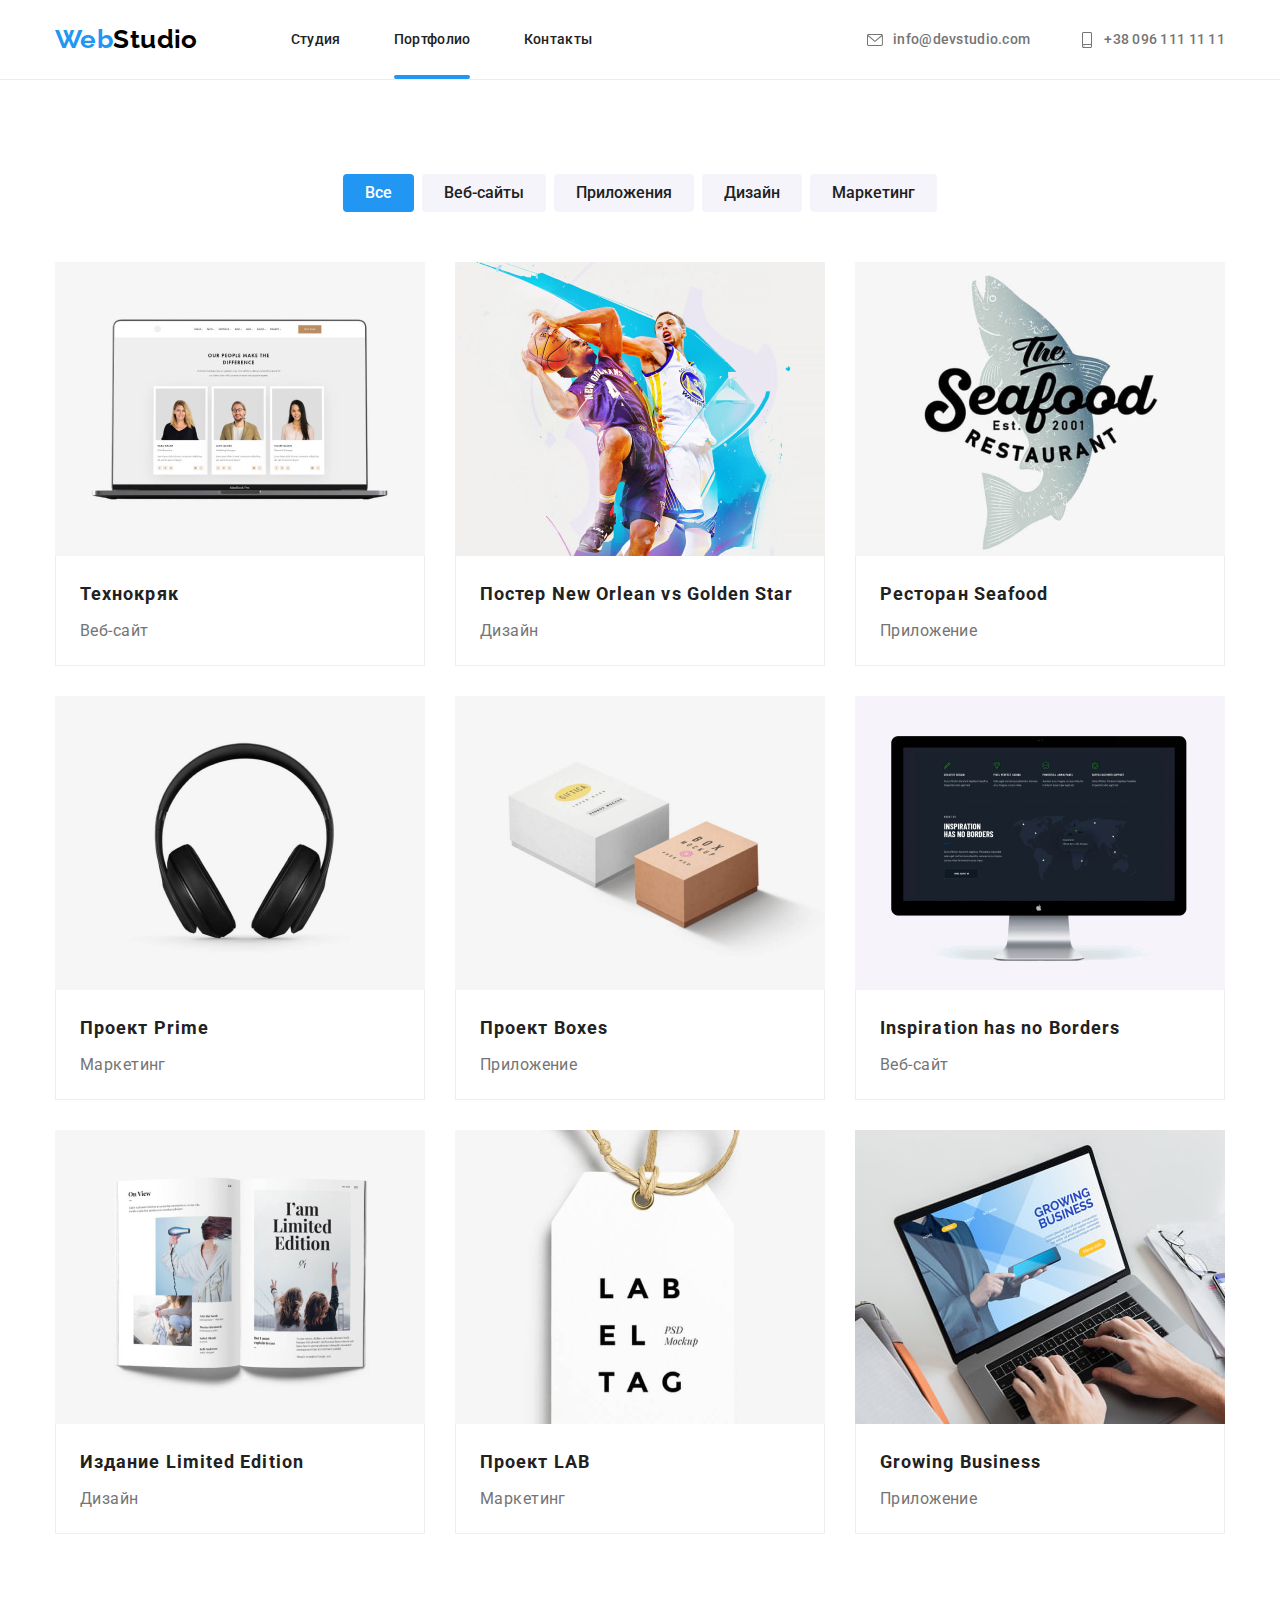
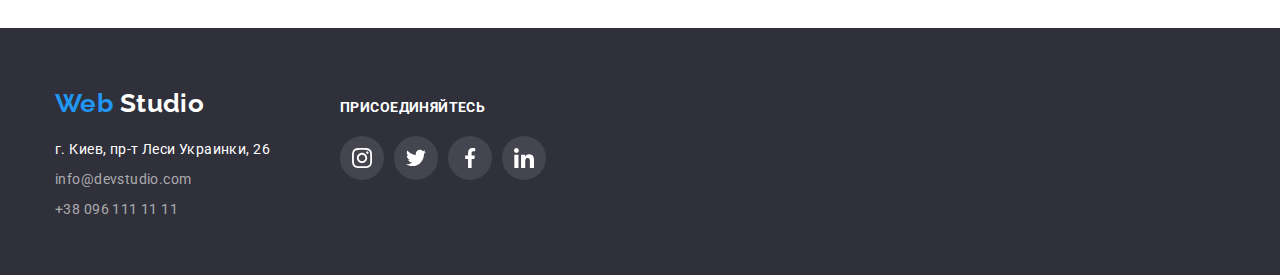
==== portfolio.html @ 7438198f "Initial commit" ====
<!DOCTYPE html>
<html lang="ru">
  <head>
    <meta charset="UTF-8" />
    <meta http-equiv="X-UA-Compatible" content="IE=edge" />
    <meta name="viewport" content="width=device-width, initial-scale=1.0" />
    <title>Portfolio</title>
    <link rel="preconnect" href="https://fonts.googleapis.com" />
    <link rel="preconnect" href="https://fonts.gstatic.com" crossorigin />
    <link
      href="https://fonts.googleapis.com/css2?family=Raleway:wght@700&family=Roboto:wght@400;500;700;900&display=swap"
      rel="stylesheet"
    />
    <link
      rel="stylesheet"
      href="https://cdnjs.cloudflare.com/ajax/libs/modern-normalize/1.1.0/modern-normalize.min.css"
    />
    <link rel="stylesheet" href="./css/styles.css" />
  </head>
  <body>
    <header class="header">
      <div class="header-container container">
        <nav class="header-nav">
          <!-- logo -->
          <a class="logo link" href="./index.html"><span class="accent">Web</span>Studio</a>

          <!-- site page navigation -->
          <ul class="header-nav-list list">
            <li class="header-nav-item">
              <a class="header-nav-link link" href="./index.html">Студия</a>
            </li>

            <li class="header-nav-item">
              <a class="header-nav-link link current" href="./portfolio.html">Портфолио</a>
            </li>

            <li class="header-nav-item">
              <a class="header-nav-link link" href="">Контакты</a>
            </li>
          </ul>
        </nav>

        <!-- contact navigation -->
        <ul class="header-contacts-list list">
          <li class="header-contacts-item">
            <a class="header-contacts-link link" href="mailto:info@devstudio.com">
              <svg class="header-icon" width="16" height="12">
                <use href="./images/icons.svg#mail"></use>
              </svg>
              info@devstudio.com
            </a>
          </li>

          <li class="header-contacts-item">
            <a class="header-contacts-link link" href="tel:+380961111111"
              ><svg class="header-icon" width="14" height="16">
                <use href="./images/icons.svg#smartphone"></use>
              </svg>
              +38 096 111 11 11</a
            >
          </li>
        </ul>
      </div>
    </header>
    <main>
      <section class="works section">
        <h1 class="visually-hidden">Наши работы</h1>

        <!-- filter button -->
        <div class="container filter">
          <ul class="filter-list list">
            <li class="filter-item">
              <button class="filters-btn active" type="button">Все</button>
            </li>
            <li class="filter-item">
              <button class="filters-btn" type="button">Веб-сайты</button>
            </li>
            <li class="filter-item">
              <button class="filters-btn" type="button">Приложения</button>
            </li>
            <li class="filter-item">
              <button class="filters-btn" type="button">Дизайн</button>
            </li>
            <li class="filter-item">
              <button class="filters-btn" type="button">Маркетинг</button>
            </li>
          </ul>

          <!-- examples of work first line -->

          <ul class="cards-list list">
            <li class="cards-item">
              <a class="cards-link link" href="">
                <div class="cards-img-case">
                  <img src="./images/example-1.jpg" alt="пример работы один" width="370" />

                  <div class="cards-overlay">
                    <p class="overlasy-text">
                      Ресурс предлагает комплексные предложения с разным уровнем функционала и
                      сервисов. Все это позволит посетителю получить исчерпывающие сведения о
                      компании или частном лице.
                    </p>
                  </div>
                </div>
                <div class="works-thumb">
                  <h2 class="cards-title">Технокряк</h2>
                  <p class="cards-text">Веб-сайт</p>
                </div>
              </a>
            </li>

            <li class="cards-item">
              <a class="cards-link link" href="">
                <div class="cards-img-case">
                  <img src="./images/example-2.jpg" alt="пример работы один" width="370" />

                  <div class="cards-overlay">
                    <p class="overlasy-text">
                      Ресурс предлагает комплексные предложения с разным уровнем функционала и
                      сервисов. Все это позволит посетителю получить исчерпывающие сведения о
                      компании или частном лице.
                    </p>
                  </div>
                </div>
                <div class="works-thumb">
                  <h2 class="cards-title">
                    Постер <span lang="en">New Orlean vs Golden Star</span>
                  </h2>
                  <p class="cards-text">Дизайн</p>
                </div>
              </a>
            </li>

            <li class="cards-item">
              <a class="cards-link link" href="">
                <div class="cards-img-case">
                  <img src="./images/example-3.jpg" alt="пример работы один" width="370" />

                  <div class="cards-overlay">
                    <p class="overlasy-text">
                      Ресурс предлагает комплексные предложения с разным уровнем функционала и
                      сервисов. Все это позволит посетителю получить исчерпывающие сведения о
                      компании или частном лице.
                    </p>
                  </div>
                </div>
                <div class="works-thumb">
                  <h2 class="cards-title">Ресторан<span lang="en"> Seafood</span></h2>
                  <p class="cards-text">Приложение</p>
                </div>
              </a>
            </li>

            <!-- examples of work second line -->

            <li class="cards-item">
              <a class="cards-link link" href="">
                <div class="cards-img-case">
                  <img src="./images/example-4.jpg" alt="пример работы один" width="370" />

                  <div class="cards-overlay">
                    <p class="overlasy-text">
                      Ресурс предлагает комплексные предложения с разным уровнем функционала и
                      сервисов. Все это позволит посетителю получить исчерпывающие сведения о
                      компании или частном лице.
                    </p>
                  </div>
                </div>
                <div class="works-thumb">
                  <h2 class="cards-title">Проект<span lang="en"> Prime</span></h2>
                  <p class="cards-text">Маркетинг</p>
                </div>
              </a>
            </li>

            <li class="cards-item">
              <a class="cards-link link" href="">
                <div class="cards-img-case">
                  <img src="./images/example-5.jpg" alt="пример работы один" width="370" />

                  <div class="cards-overlay">
                    <p class="overlasy-text">
                      Ресурс предлагает комплексные предложения с разным уровнем функционала и
                      сервисов. Все это позволит посетителю получить исчерпывающие сведения о
                      компании или частном лице.
                    </p>
                  </div>
                </div>
                <div class="works-thumb">
                  <h2 class="cards-title">Проект<span lang="en"> Boxes</span></h2>
                  <p class="cards-text">Приложение</p>
                </div>
              </a>
            </li>

            <li class="cards-item">
              <a class="cards-link link" href="">
                <div class="cards-img-case">
                  <img src="./images/example-6.jpg" alt="пример работы один" width="370" />

                  <div class="cards-overlay">
                    <p class="overlasy-text">
                      Ресурс предлагает комплексные предложения с разным уровнем функционала и
                      сервисов. Все это позволит посетителю получить исчерпывающие сведения о
                      компании или частном лице.
                    </p>
                  </div>
                </div>
                <div class="works-thumb">
                  <h2 class="cards-title"><span lang="en">Inspiration has no Borders</span></h2>
                  <p class="cards-text">Веб-сайт</p>
                </div>
              </a>
            </li>

            <!-- examples of work third line -->

            <li class="cards-item">
              <a class="cards-link link" href="">
                <div class="cards-img-case">
                  <img src="./images/example-7.jpg" alt="пример работы один" width="370" />

                  <div class="cards-overlay">
                    <p class="overlasy-text">
                      Ресурс предлагает комплексные предложения с разным уровнем функционала и
                      сервисов. Все это позволит посетителю получить исчерпывающие сведения о
                      компании или частном лице.
                    </p>
                  </div>
                </div>
                <div class="works-thumb">
                  <h2 class="cards-title">Издание<span lang="en"> Limited Edition</span></h2>
                  <p class="cards-text">Дизайн</p>
                </div>
              </a>
            </li>

            <li class="cards-item">
              <a class="cards-link link" href="">
                <div class="cards-img-case">
                  <img src="./images/example-8.jpg" alt="пример работы один" width="370" />

                  <div class="cards-overlay">
                    <p class="overlasy-text">
                      Ресурс предлагает комплексные предложения с разным уровнем функционала и
                      сервисов. Все это позволит посетителю получить исчерпывающие сведения о
                      компании или частном лице.
                    </p>
                  </div>
                </div>
                <div class="works-thumb">
                  <h2 class="cards-title">Проект<span lang="en"> LAB</span></h2>
                  <p class="cards-text">Маркетинг</p>
                </div>
              </a>
            </li>

            <li class="cards-item">
              <a class="cards-link link" href="">
                <div class="cards-img-case">
                  <img src="./images/example-9.jpg" alt="пример работы один" width="370" />

                  <div class="cards-overlay">
                    <p class="overlasy-text">
                      Ресурс предлагает комплексные предложения с разным уровнем функционала и
                      сервисов. Все это позволит посетителю получить исчерпывающие сведения о
                      компании или частном лице.
                    </p>
                  </div>
                </div>
                <div class="works-thumb">
                  <h2 class="cards-title">
                    <span lang="en">Growing Business</span>
                  </h2>
                  <p class="cards-text">Приложение</p>
                </div>
              </a>
            </li>
          </ul>
        </div>
      </section>
    </main>

    <footer class="footer">
      <!-- how to find us section -->
      <div class="container footer-flex">
        <div class="footer-contacts-flex">
          <a class="logo link" href="./index.html">
            <span class="accent">Web</span>
            Studio
          </a>
          <address class="address">
            <ul class="address-list list">
              <li>
                <a
                  class="adress-link link"
                  href="https://goo.gl/maps/piqngm7oDQpEDh6u6"
                  target="_blank"
                  rel="noopener nofollow noreferrer"
                  >г. Киев, пр-т Леси Украинки, 26</a
                >
              </li>

              <!-- contacts navigation -->

              <li>
                <a class="footer-contacts-link link" href="mailto:info@devstudio.com"
                  >info@devstudio.com</a
                >
              </li>

              <li>
                <a class="footer-contacts-link link" href="tel:+380961111111">+38 096 111 11 11</a>
              </li>
            </ul>
          </address>
        </div>
        <div class="footer-social-networks">
          <h2 class="social-networks-title">присоединяйтесь</h2>
          <ul class="social-networks-list list">
            <li class="social-networks-item">
              <a class="social-networks-link link" href="#"
                ><svg class="social-networks-icon" width="20" height="20">
                  <use href="./images/icons.svg#instagram"></use></svg
              ></a>
            </li>
            <li class="social-networks-item">
              <a class="social-networks-link link" href="#"
                ><svg class="social-networks-icon" width="20" height="20">
                  <use href="./images/icons.svg#twitter"></use>
                </svg>
              </a>
            </li>
            <li class="social-networks-item">
              <a class="social-networks-link link" href="#"
                ><svg class="social-networks-icon" width="20" height="20">
                  <use href="./images/icons.svg#facebook"></use>
                </svg>
              </a>
            </li>
            <li class="social-networks-item">
              <a class="social-networks-link link" href="#"
                ><svg class="social-networks-icon" width="20" height="20">
                  <use href="./images/icons.svg#linkedin"></use>
                </svg>
              </a>
            </li>
          </ul>
        </div>
      </div>
    </footer>
  </body>
</html>
---- css/styles.css ----
:root {
  --dominant-color: #2196f3;
  --title-color: #212121;
  --text-color: #757575;
  --icon-color: #afb1b8;
  --translucent-contact-color: rgba(255, 255, 255, 0.6);
  --light-theme-logo: #ffffff;
  --dark-theme-logo: #000000;
  --button-filters-background: #f5f4fa;
  --portfolio-background: #e5e5e5;
  --background-hero-color: #c4c4c4;
  --gradient-color: rgba(47, 48, 58, 0.4);
}
/* reset */

body {
  font-family: 'Roboto', 'Verdana', 'Tahoma', sans-serif;
  font-size: 14px;
  background-color: var(--light-theme-logo);
  letter-spacing: 0.03em;
  color: var(--title-color);
}
/* это reset или utils? */
img {
  display: block;
  max-width: 100%;
  height: auto;
}

p,
h1,
h2,
h3,
h4,
h5,
h6 {
  margin-top: 0px;
  margin-bottom: 0px;
}

ul {
  list-style: none;
}

/* utils */

.section {
  padding-top: 94px;
  padding-bottom: 94px;
}

.link {
  text-decoration: none;
  display: block;
}

.activities-title {
  font-size: 36px;
  line-height: 1.16;
  text-align: center;
}

.list {
  padding: 0;
  margin: 0;
}

/* header */

.header {
  border-bottom: 1px solid #ececec;
}

.container {
  width: 1200px;
  padding: 0 15px;
  margin-left: auto;
  margin-right: auto;
}

.header-container,
.header-nav,
.header-contacts-list {
  display: flex;
  align-items: center;
}

.header-container {
  justify-content: space-between;
}

.header-container .logo {
  padding-top: 24px;
  padding-bottom: 24px;
  margin-right: 93px;
  color: var(--dark-theme-logo);
}

.logo {
  font-family: 'Raleway';
  font-weight: 700;
  font-size: 26px;
  line-height: 1.19;
}

.accent {
  color: var(--dominant-color);
}

.header-nav-link,
.header-contacts-link {
  padding-top: 32px;
  padding-bottom: 31px;
  font-weight: 500;
  line-height: 1.14;
  letter-spacing: 0.02em;
  color: var(--title-color);
  transition: color 250ms cubic-bezier(0.4, 0, 0.2, 1);
}

.header-icon {
  margin-right: 10px;
  fill: var(--text-color);
  transition: fill 250ms cubic-bezier(0.4, 0, 0.2, 1);
}

.header-contacts-link {
  display: flex;
  align-items: center;
  color: var(--text-color);
}

.header-nav-link {
  position: relative;
}

.header-nav-link.current::after {
  content: '';
  position: absolute;
  left: 0;
  bottom: 0;
  width: 100%;
  height: 4px;
  background-color: var(--dominant-color);
  border-radius: 2px;
}

.header-contacts-link:hover .header-icon,
.header-contacts-link:focus .header-icon {
  fill: var(--dominant-color);
}

.header-nav-link:hover,
.header-nav-link:focus,
.header-contacts-link:hover,
.header-contacts-link:focus {
  color: var(--dominant-color);
}

.header-nav-item:not(:last-child),
.header-contacts-item:not(:last-child) {
  margin-right: 50px;
}

.header-nav-item,
.header-contacts-item {
  display: inline-block;
}

/* hero */

.hero {
  text-align: center;
  padding-top: 200px;
  padding-bottom: 200px;
  background: var(--background-hero-color);
}

.hero.section {
  background-image: linear-gradient(to right, var(--gradient-color), var(--gradient-color)),
    url('../images/hero-img.jpg');
  background-repeat: no-repeat;
  background-position: center;
  box-sizing: cover;
  max-width: 1600px;
  margin-left: auto;
  margin-right: auto;
}

.hero-title {
  display: block;
  width: 696px;
  margin-bottom: 30px;
  margin-left: auto;
  margin-right: auto;
  font-weight: 900;
  font-size: 44px;
  line-height: 1.36;
  letter-spacing: 0.06em;
  text-transform: uppercase;
  color: var(--light-theme-logo);
}

.hero-btn {
  font-family: inherit;
  font-weight: 700;
  font-size: 16px;
  line-height: 1.88;
  letter-spacing: 0.06em;
  color: var(--light-theme-logo);
  padding: 10px 32px;
  box-shadow: 0px 4px 4px rgba(0, 0, 0, 0.15);
  border: none;
  border-radius: 4px;
  background: var(--dominant-color);
}

/* benefits */

.visually-hidden {
  position: absolute;
  width: 1px;
  height: 1px;
  margin: -1px;
  border: 0;
  padding: 0;
  white-space: nowrap;
  clip-path: inset(100%);
  clip: rect(0 0 0 0);
  overflow: hidden;
}

.benefits-decoration {
  display: flex;
  justify-content: center;
  align-items: center;
  margin-bottom: 30px;
  background-color: var(--button-filters-background);
  border-radius: 4px;
  height: 120px;
}

.benefits-list.list {
  display: flex;
  justify-content: space-between;
}

.benefits-item {
  width: 270px;
}

.benefits-title {
  margin-bottom: 10px;
  font-weight: 700;
  line-height: 1.14;
  text-transform: uppercase;
}

.benefits-text {
  line-height: 1.71;
  letter-spacing: 0.04;
  color: var(--text-color);
}

/*activities */

.activities {
  padding-top: 0px;
}

.activities-title {
  margin-bottom: 50px;
}

.activities-list {
  display: flex;
  justify-content: space-between;
}

.activities-cover {
  position: relative;
}

/* .activities-cover {
  position: absolute;
  bottom: 0;
  display: flex;
  width: 100%;
  height: 70px;
  justify-content: center;
  align-items: center;
  background-color: rgba(47, 48, 58, 0.8);
} */

.activities-cover-title {
  position: absolute;
  bottom: 0;
  display: flex;
  width: 100%;
  height: 70px;
  justify-content: center;
  align-items: center;
  background-color: rgba(47, 48, 58, 0.8);

  font-weight: 700;
  line-height: 1.14;
  text-transform: uppercase;
  color: var(--light-theme-logo);
}

.activities-img {
  display: block;
}

/* team */

.team {
  background-color: var(--button-filters-background);
}

.team-title {
  display: block;
  text-align: center;
  margin-bottom: 50px;
  font-weight: 700;
  font-size: 36px;
  line-height: 1.16;
}

.team-list {
  display: flex;
  justify-content: space-between;
}

.team-item {
  background: var(--light-theme-logo);
  box-shadow: 0px 1px 3px rgba(0, 0, 0, 0.12), 0px 1px 1px rgba(0, 0, 0, 0.14),
    0px 2px 1px rgba(0, 0, 0, 0.2);
  border-radius: 0px 0px 4px 4px;
}

.team-thumb {
  padding-top: 30px;
  padding-bottom: 30px;
}

.team-name {
  margin-bottom: 10px;
  text-align: center;
  font-weight: 500;
  font-size: 16px;
  line-height: 1.18;
}

.team-position {
  font-size: 16px;
  line-height: 1.18;
  text-align: center;
  margin-bottom: 16px;
  color: var(--text-color);
}

.block-socials {
  display: flex;
  justify-content: center;
}

.block-socials :not(:last-child) {
  margin-right: 10px;
}

.block-socials-link {
  display: flex;
  justify-content: center;
  align-items: center;
  width: 44px;
  height: 44px;
  border-radius: 50%;
  fill: var(--icon-color);
  transition: fill 250ms cubic-bezier(0.4, 0, 0.2, 1),
    background-color 250ms cubic-bezier(0.4, 0, 0.2, 1);
}

.block-socials-link:hover,
.block-socials-link:focus {
  background-color: var(--dominant-color);
  border-radius: 50%;
  fill: var(--light-theme-logo);
}

/* clients section */

.clients-title {
  font-weight: 700;
  font-size: 36px;
  line-height: 1.16;
  text-align: center;
  text-align: center;
  margin-bottom: 50px;
}

.clients-list,
.clients-item {
  display: flex;
}

.clients-item:not(:last-child) {
  margin-right: 30px;
}

.clients-link {
  display: flex;
  width: 170px;
  height: 92px;
  justify-content: center;
  align-items: center;
  border: 1px solid #afb1b8;
  border-radius: 4px;
  transition: border 250ms cubic-bezier(0.4, 0, 0.2, 1);
}

.clients-icon {
  fill: #afb1b8;
  transition: fill 250ms cubic-bezier(0.4, 0, 0.2, 1);
}

.clients-link:hover,
.clients-link:focus {
  border: 1px solid var(--dominant-color);
}

.clients-link:hover .clients-icon,
.clients-link:focus .clients-icon {
  fill: var(--dominant-color);
}

/* footer */

.footer-block-contacts {
  display: flex;
}

.footer {
  padding-top: 60px;
  padding-bottom: 55px;
  background-color: #2f303a;
}

.footer-flex {
  display: flex;
  align-items: baseline;
}

.footer-contacts-flex {
  margin-right: 70px;
}

.footer .logo {
  margin-bottom: 20px;
  color: var(--light-theme-logo);
}

.address {
  font-style: normal;
  line-height: 1.5;
}
.address-list :not(:last-child) {
  margin-bottom: 9px;
}

.adress-link {
  color: var(--light-theme-logo);
}

.footer-contacts-link {
  font-weight: 400;
  color: rgba(255, 255, 255, 0.6);
  transition: color 250ms cubic-bezier(0.4, 0, 0.2, 1);
}

.footer-contacts-link:hover,
.footer-contacts-link:focus {
  color: var(--dominant-color);
}

.social-networks-title {
  font-weight: 700;
  font-size: 14px;
  line-height: 1.14;
  text-transform: uppercase;
  margin-bottom: 20px;

  color: var(--light-theme-logo);
}

.social-networks-list {
  display: flex;
}

.social-networks-list :not(:last-child) {
  margin-right: 10px;
}

.social-networks-item :hover,
.social-networks-item :focus {
  background-color: var(--dominant-color);
}

.social-networks-link {
  display: flex;
  width: 44px;
  height: 44px;
  justify-content: center;
  align-items: center;
  background-color: rgba(255, 255, 255, 0.1);
  border-radius: 50%;
  transition: background-color 250ms cubic-bezier(0.4, 0, 0.2, 1);
}

.social-networks-icon {
  fill: var(--light-theme-logo);
}

/* portfolio */

.filter-list {
  display: flex;
  margin-bottom: 50px;
  justify-content: center;
}

.filter-item:not(:last-child) {
  margin-right: 8px;
}

.filters-btn {
  font-family: inherit;
  font-size: 16px;
  font-weight: 500;
  line-height: 1.62;
  padding: 6px 22px;
  color: var(--title-color);
  background-color: var(--button-filters-background);
  border-radius: 4px;
  border: none;
  transition: color 250ms cubic-bezier(0.4, 0, 0.2, 1),
    box-shadow 250ms cubic-bezier(0.4, 0, 0.2, 1),
    background-color 250ms cubic-bezier(0.4, 0, 0.2, 1);
}

.filters-btn:hover,
.filters-btn:focus {
  cursor: pointer;
  color: var(--light-theme-logo);
  background: var(--dominant-color);
  box-shadow: 0px 3px 1px rgba(0, 0, 0, 0.1), 0px 1px 2px rgba(0, 0, 0, 0.08),
    0px 2px 2px rgba(0, 0, 0, 0.12);
}

.filters-btn.active {
  background: var(--dominant-color);
  color: var(--light-theme-logo);
}

/* portfolio works */

.cards-list {
  display: flex;
  flex-wrap: wrap;
}

.cards-item {
  display: block;
  width: calc(100%-60px / 3);
  margin-right: 30px;
}

.cards-item:nth-child(3n) {
  margin-right: 0;
}

.cards-item:nth-child(-n + 6) {
  margin-bottom: 30px;
}

.cards-link {
  position: relative;
  box-shadow: none;
  transition: box-shadow 250ms cubic-bezier(0.4, 0, 0.2, 1);
}

.cards-img-case {
  position: relative;
  overflow: hidden;
}

.cards-overlay {
  position: absolute;
  top: 0;
  left: 0;
  display: flex;
  width: 100%;
  height: 100%;
  justify-content: center;
  align-items: center;
  background-color: rgba(33, 150, 243, 0.9);
  transform: translateY(100%);

  transition: transform 250ms cubic-bezier(0.4, 0, 0.2, 1);
}

.overlasy-text {
  font-size: 18px;
  line-height: 1.56;
  color: var(--light-theme-logo);
  margin: auto 24px;
}

.cards-link:hover .cards-overlay {
  transform: translateY(0%);
}

.cards-link:hover,
.cards-link:focus {
  box-shadow: 0px 1px 1px rgba(0, 0, 0, 0.12), 0px 4px 4px rgba(0, 0, 0, 0.06),
    1px 4px 6px rgba(0, 0, 0, 0.16);
}

.works-thumb {
  padding-top: 20px;
  padding-bottom: 19px;
  padding-left: 24px;
  border-right: 1px solid #eeeeee;
  border-bottom: 1px solid #eeeeee;
  border-left: 1px solid #eeeeee;
}

.cards-title {
  margin-bottom: 4px;
  font-weight: 700;
  font-size: 18px;
  line-height: 2;
  letter-spacing: 0.06em;
  color: var(--title-color);
}

.cards-text {
  font-size: 16px;
  line-height: 1.88;
  color: var(--text-color);
}

.backdrop {
  position: fixed;
  top: 0;
  left: 0;
  width: 100%;
  height: 100%;
  background-color: rgba(0, 0, 0, 0.2);

  visibility: visible;
  opacity: 1;

  transition-property: opacity, visibility;
  transition-duration: 250ms;
  transition-timing-function: cubic-bezier(0.4, 0, 0.2, 1);
  transition-delay: 0;
}

.backdrop.is-hidden {
  opacity: 0;
  visibility: hidden;
}

/* visibility: hidden;
pointer-events: none;
opacity: 0; */

.backdrop.is-hidden .modal {
  transform: translate(-50%, -50%) scale(0.75);
}

.modal {
  position: absolute;
  top: 50%;
  left: 50%;
  width: 528px;
  height: 581px;
  display: flex;
  padding: 40px;
  background-color: var(--light-theme-logo);
  box-shadow: 0px 1px 3px rgba(0, 0, 0, 0.12), 0px 1px 1px rgba(0, 0, 0, 0.14),
    0px 2px 1px rgba(0, 0, 0, 0.2);
  border-radius: 4px;

  transform: translate(-50%, -50%) scale(1);
  transition: transform 250ms cubic-bezier(0.4, 0, 0.2, 1);
}

.modal-close {
  position: absolute;
  top: 7px;
  right: 8px;

  display: flex;
  align-items: center;
  justify-content: center;
  width: 30px;
  height: 30px;

  background-color: var(--light-theme-logo);
  border: 1px solid rgba(0, 0, 0, 0.1);
  border-radius: 50%;
}
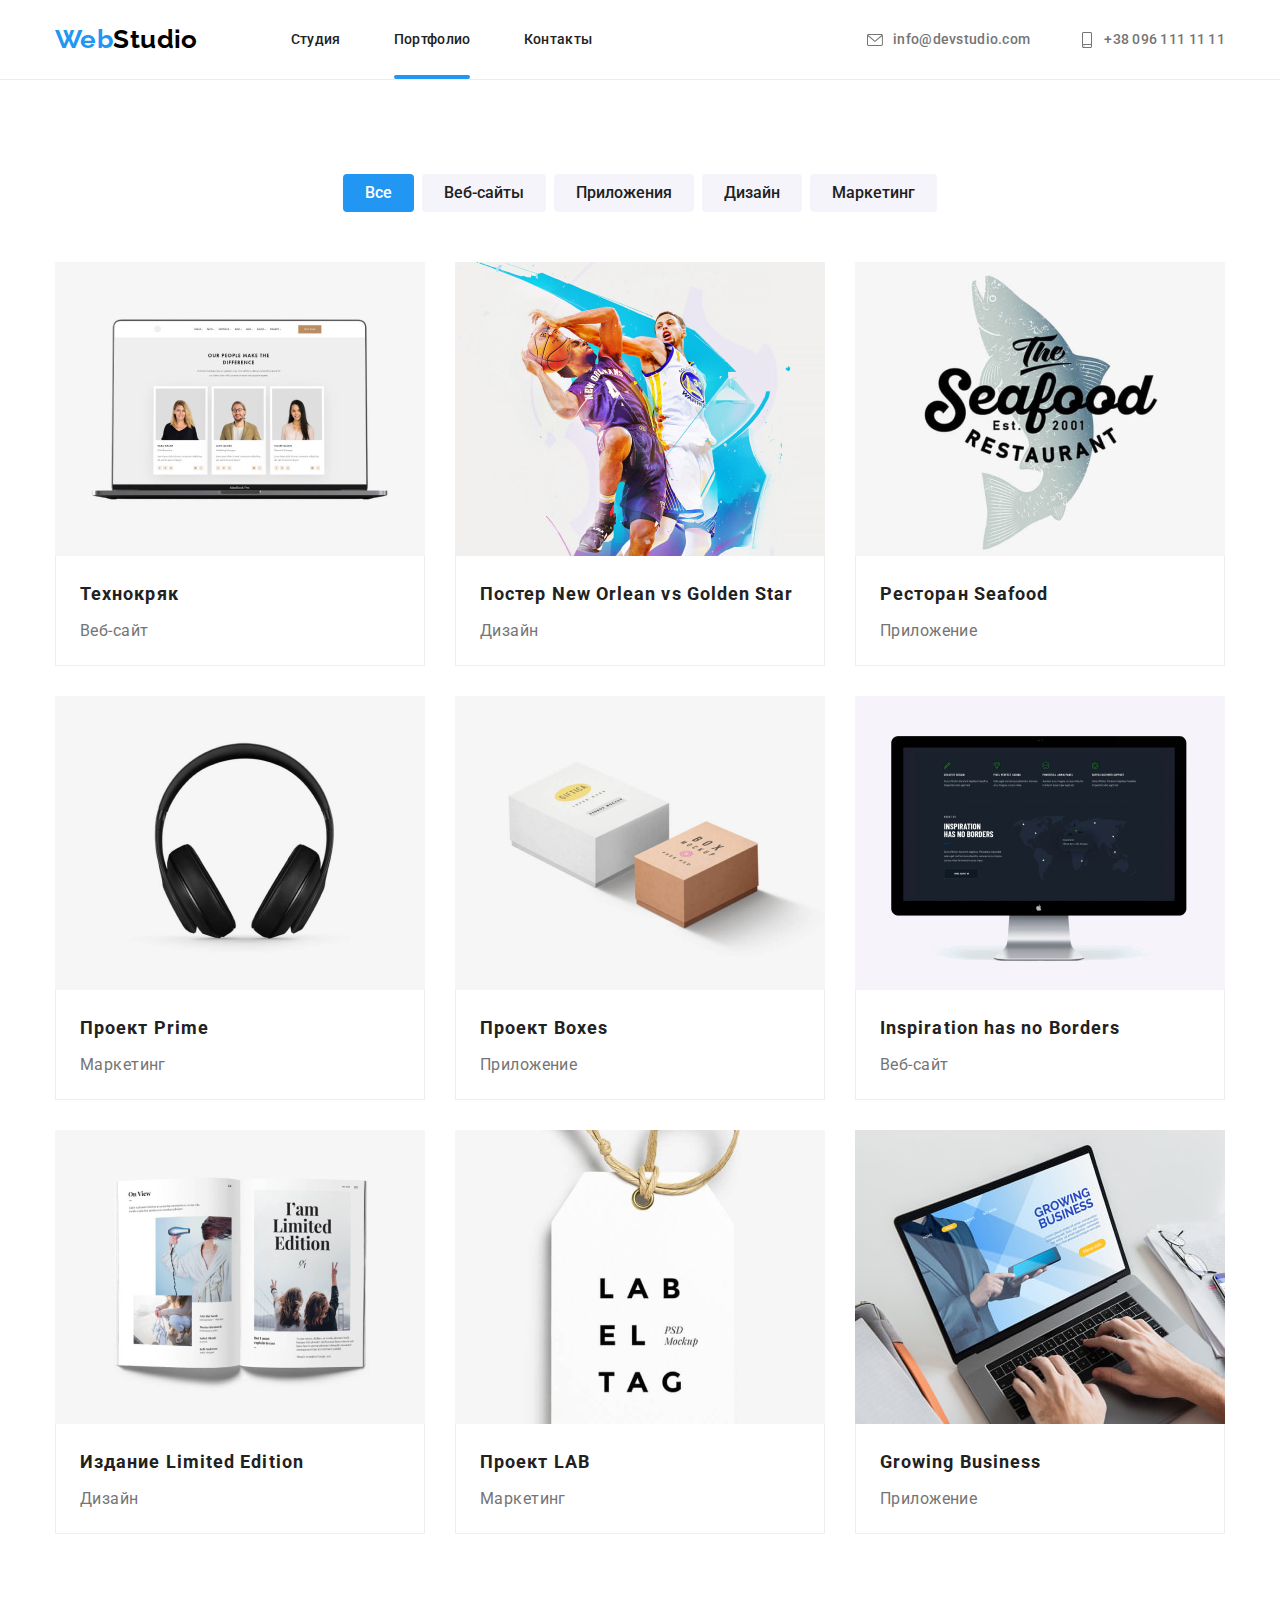
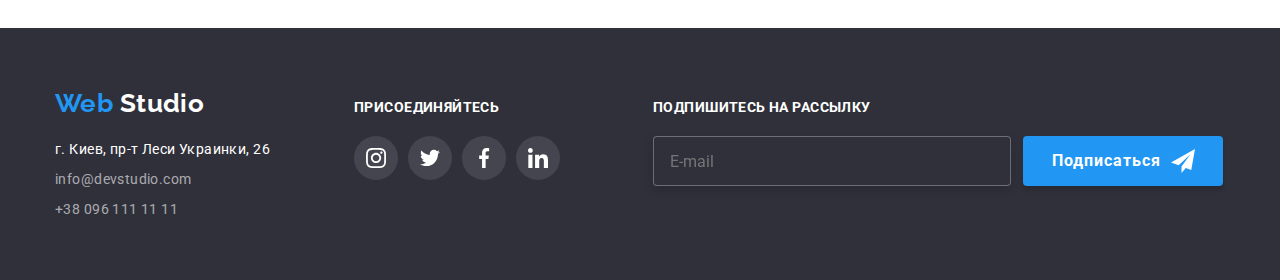
==== commit 83f952a4: "adds footer in portfolio" ====
--- a/portfolio.html
+++ b/portfolio.html
@@ -347,6 +347,26 @@
             </li>
           </ul>
         </div>
+        <form class="subscription" name="subscription-form">
+          <label class="label-subscription" for="user-email">Подпишитесь на рассылку</label>
+          <div class="subscription-container">
+            <input
+              class="input-subscription"
+              type="email"
+              id="user-email"
+              placeholder="E-mail"
+              name="user-email"
+              required
+              title="Вспоминайте почту"
+            />
+            <button class="btn-subscription" type="submit">
+              Подписаться
+              <svg class="subscription-icon" width="24" height="24">
+                <use href="./images/icons.svg#icon-send"></use>
+              </svg>
+            </button>
+          </div>
+        </form>
       </div>
     </footer>
   </body>
--- a/css/styles.css
+++ b/css/styles.css
@@ -213,6 +213,7 @@
   border: none;
   border-radius: 4px;
   background: var(--dominant-color);
+  cursor: pointer;
 }
 
 /* benefits */
@@ -442,7 +443,7 @@
 
 .footer {
   padding-top: 60px;
-  padding-bottom: 55px;
+  padding-bottom: 60px;
   background-color: #2f303a;
 }
 
@@ -452,7 +453,7 @@
 }
 
 .footer-contacts-flex {
-  margin-right: 70px;
+  margin-right: 84px;
 }
 
 .footer .logo {
@@ -483,6 +484,10 @@
   color: var(--dominant-color);
 }
 
+.footer-social-networks {
+  margin-right: 93px;
+}
+
 .social-networks-title {
   font-weight: 700;
   font-size: 14px;
@@ -518,6 +523,61 @@
 }
 
 .social-networks-icon {
+  fill: var(--light-theme-logo);
+}
+
+/* footer subscription form */
+
+.subscription {
+}
+
+.label-subscription {
+  margin-bottom: 20px;
+  display: block;
+  font-weight: 700;
+  line-height: 1.14;
+  text-transform: uppercase;
+  color: var(--light-theme-logo);
+}
+.subscription-container {
+  display: flex;
+}
+
+.input-subscription {
+  margin-right: 12px;
+  width: 358px;
+  height: 50px;
+  padding: 15px 16px;
+
+  border: 1px solid rgba(255, 255, 255, 0.3);
+  border-radius: 4px;
+  filter: drop-shadow(0px 4px 4px rgba(0, 0, 0, 0.15));
+  background-color: #2f303a;
+  outline: none;
+
+  font-size: 16px;
+  line-height: 1.25;
+  color: rgba(255, 255, 255, 0.6);
+}
+
+.btn-subscription {
+  display: flex;
+  align-items: center;
+  padding: 10px 28px 10px 29px;
+  background: var(--dominant-color);
+  box-shadow: 0px 4px 4px rgba(0, 0, 0, 0.15);
+  border-radius: 4px;
+  border: none;
+
+  font-weight: 700;
+  font-size: 16px;
+  line-height: 1.88;
+  letter-spacing: 0.06em;
+  color: #ffffff;
+}
+
+.subscription-icon {
+  margin-left: 10px;
   fill: var(--light-theme-logo);
 }
 
@@ -664,7 +724,6 @@
   transition-property: opacity, visibility;
   transition-duration: 250ms;
   transition-timing-function: cubic-bezier(0.4, 0, 0.2, 1);
-  transition-delay: 0;
 }
 
 .backdrop.is-hidden {
@@ -687,6 +746,7 @@
   width: 528px;
   height: 581px;
   display: flex;
+  flex-direction: column;
   padding: 40px;
   background-color: var(--light-theme-logo);
   box-shadow: 0px 1px 3px rgba(0, 0, 0, 0.12), 0px 1px 1px rgba(0, 0, 0, 0.14),
@@ -711,4 +771,126 @@
   background-color: var(--light-theme-logo);
   border: 1px solid rgba(0, 0, 0, 0.1);
   border-radius: 50%;
-}
+  fill: var(--dark-theme-logo);
+  transition: fill 250ms cubic-bezier(0.4, 0, 0.2, 1);
+}
+
+.modal-close:hover,
+.modal-close:focus {
+  fill: var(--dominant-color);
+}
+
+.modal-title {
+  font-weight: 700;
+  font-size: 20px;
+  line-height: 1.15;
+  text-align: center;
+}
+
+.modal-input-title {
+  display: block;
+  margin-bottom: 4px;
+  font-size: 12px;
+  line-height: 1.16;
+  letter-spacing: 0.01em;
+  color: var(--text-color);
+  margin-top: 10px;
+}
+
+.modal-input-title .name {
+  margin-top: 12px;
+}
+
+.modal-input-container {
+  position: relative;
+}
+
+.modal-input-field {
+  width: 100%;
+  height: 40px;
+  padding: 12px 42px 12px 42px;
+  border: 1px solid rgba(33, 33, 33, 0.2);
+  border-radius: 4px;
+  outline: none;
+  transition: border-color 250ms cubic-bezier(0.4, 0, 0.2, 1);
+}
+
+.modal-input-field:hover,
+.modal-input-field:focus {
+  border-color: var(--dominant-color);
+}
+
+.modal-input-icon {
+  position: absolute;
+  top: 11px;
+  left: 12px;
+  transition: fill 250ms cubic-bezier(0.4, 0, 0.2, 1);
+}
+
+.modal-input-field:hover + .modal-input-icon,
+.modal-input-field:focus + .modal-input-icon {
+  fill: var(--dominant-color);
+}
+
+.modal-comment-field {
+  display: block;
+  width: 100%;
+  height: 120px;
+  padding: 12px 16px;
+  border: 1px solid rgba(33, 33, 33, 0.2);
+  border-radius: 4px;
+  outline: none;
+}
+
+.checkbox-container {
+  display: flex;
+  width: 100%;
+  margin-top: 20px;
+  line-height: 1.71;
+  justify-content: center;
+}
+
+.checkbox-custom-container {
+  position: relative;
+  margin-right: 23px;
+}
+
+.checkbox-custom-on,
+.checkbox-custom-off {
+  position: absolute;
+  top: 50%;
+  left: 0;
+  transform: translateY(-50%);
+}
+
+.agreement-link {
+  text-decoration: underline;
+  color: var(--dominant-color);
+}
+
+.checkbox-custom-on {
+  opacity: 0;
+}
+
+.checkbox:checked ~ .checkbox-custom-on {
+  opacity: 1;
+}
+
+.btn-submit {
+  display: flex;
+  margin-left: auto;
+  margin-right: auto;
+  margin-top: 30px;
+
+  padding: 10px 55px;
+  background: #188ce8;
+  box-shadow: 0px 4px 4px rgba(0, 0, 0, 0.15);
+  border-radius: 4px;
+  border: none;
+  font-weight: 700;
+  font-size: 16px;
+  line-height: 1.88;
+  letter-spacing: 0.06em;
+  color: #ffffff;
+  cursor: pointer;
+}
